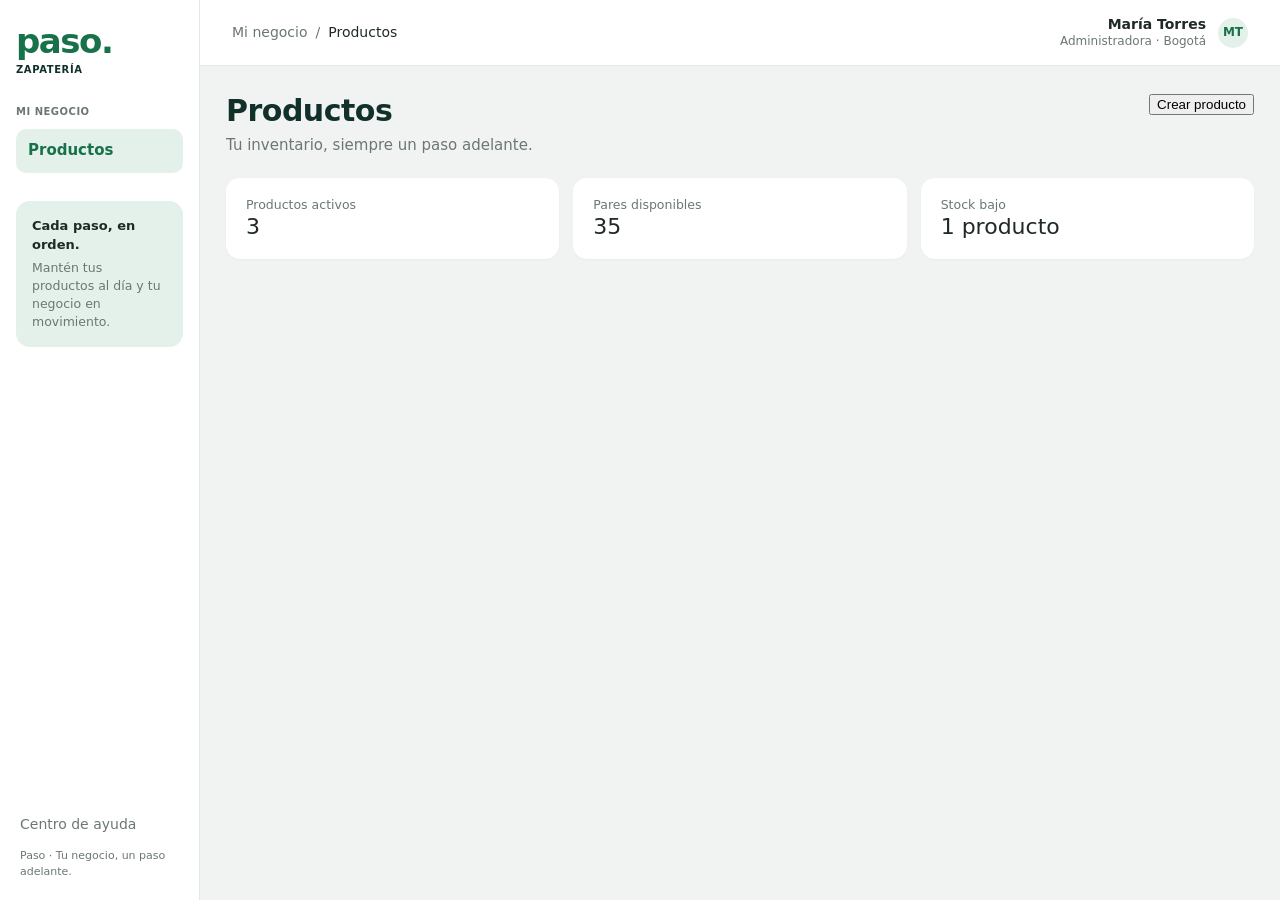
==== frontend/index.html @ b0850ea9 "zona del resumen" ====
<!DOCTYPE html>
<html lang="es">

<head>
    <meta charset="UTF-8">
    <meta name="viewport" content="width=device-width, initial-scale=1">
    <title>Productos Paso Zapatería</title>
    <link rel="stylesheet" href="css/styles.css">
</head>

<body>
    <div class="app">
        <aside class="sidebar" id="sidebar">

            <div class="sidebar_top">
                <a href="index.html" class="marca">
                    <span class="nombre_marca">paso.</span>
                    <br> <!-- espaciado entre la marca y el tipo de negocio -->
                    <span class="tag_marca">Zapatería</span>
                </a>
            </div>

            <p class="sidebar_label">Mi negocio</p>

            <nav>
                <ul class="nav">
                    <li><a class="nav_link is-active" href="index.html">Productos</a></li>
                </ul>
            </nav>

            <div class="tip">
                <p class="tip_titulo">Cada paso, en orden.</p>
                <p class="tip_texto">Mantén tus productos al día y tu negocio en movimiento.</p>
            </div>

            <div class="sidebar_bottom">
                <a href="#" class="help_link">Centro de ayuda</a>
                <p class="sidebar_foot">Paso · Tu negocio, un paso adelante.</p>
            </div>
        </aside>

        <!-- Contenido principal -->

        <div class="main">
            <header class="topbar">
                <nav class="breadcrumb">
                    <a href="#">Mi negocio</a>
                    <span>/</span>
                    <span aria-current="page">Productos</span>
                </nav>

                <div class="topbar_right">
                    <!-- imagen de boton de notificacion -->
                    <div class="user">
                        <div class="user_info">
                            <strong>María Torres</strong>
                            <span>Administradora · Bogotá</span>
                        </div>
                        <span class="avatar">MT</span>
                    </div>
                </div>
            </header>

            <main class="content" id="contenido">
                <div class="page_head">
                    <div>
                        <h1>Productos</h1>
                        <p class="page_head_sub">Tu inventario, siempre un paso adelante.</p>
                    </div>
                    <button type="button" class="btn btn_primary" id="btn_crear">Crear producto
                    </button>
                </div>
                
                <!-- Resumen -->
                <section class="stats">
                    <article class="stat">
                        <!-- falta añadir icono de productos activos -->
                        <div>
                            <p class="stat_label">Productos activos</p>
                            <p class="stat_value" id="stat_productos">3</p>
                        </div>
                    </article>
                    <article class="stat">
                        <!-- falta añadir icono de pares disponibles -->
                        <div>
                            <p class="stat_label">Pares disponibles</p>
                            <p class="stat_value" id="stat_pares">35</p>
                        </div>
                    </article>
                    <article class="stat">
                        <!-- falta añadir icono de stock bajo -->
                        <div>
                            <p class="stat_label">Stock bajo</p>
                            <p class="stat_value" id="stat_bajo">1 producto</p>
                        </div>
                    </article>
                </section>

            </main>
            
        </div>
</body>
---- frontend/css/styles.css ----
/* variables para reutilizar en todo el proyecto */
:root {
  --green-900: #12302a;
  --green-700: #17724a;
  --green-600: #1a7a50;
  --green-100: #e3f1ea;
  --green-50: #eef6f1;
  --red-600: #c62828;
  --red-100: #fdeaea;
  --texto: #1f2a27;
  --muted: #6b7773;
  --line: #e3e7e5;
  --fondo: #f1f3f2;
  --white: #fff;
  --radius: 14px;
  --radius-sm: 10px;
  --shadow: 0 1px 2px rgba(18, 48, 42, .04);
  --font: "Inter", system-ui, -apple-system, "Segoe UI", Roboto, Helvetica, Arial, sans-serif; /* muchas fuentes para que no haya problemas de compatibilidad */
}

*,*::before,*::after {
    box-sizing: border-box; /* hace que el relleno y los bordes se incluyan en el ancho y alto de los elementos */
}

body {
    margin: 0;
    font-family: var(--font);
    font-size: 14px;
    line-height: 1.45;
    color: var(--texto);
    background: var(--fondo);
}

h1,h2,p,dl,dd,ul {
    margin: 0;
    padding: 0;
}

ul {
    list-style: none;
}

a {
    color: inherit;
    text-decoration: none;
}

.app {
    display: grid;
    grid-template-columns: 200px 1fr; /*1fr hace que la segunda columna ocupe todo el espacio disponible*/
    min-height: 100vh; /* hace que la app ocupe toda la altura de la pantalla */
}

/* SIDEBAR */

.sidebar {
    position: sticky; /* hace que el sidebar se quede fijo en la pantalla al hacer scroll */
    top: 0;
    height: 100vh;
    display: flex; /* hace que los elementos hijos se alineen en una fila */
    flex-direction: column;
    padding: 24px 16px 20px;
    background: var(--white);
    border-right: 1px solid var(--line);
}

.sidebar_top {
    margin-bottom: 26px;
}

.marca {
    line-height: 1;
}

.nombre_marca {
    font-size: 34px;
    font-weight: 800;
    letter-spacing: -1.5px;
    color: var(--green-700);
}

.tag_marca {
    margin-top: 4px;
    font-size: 10px;
    font-weight: 700;
    letter-spacing: .6px;
    text-transform: uppercase;
    color: var(--green-900);
}

.sidebar_label {
    font-size: 10px;
    font-weight: 600;
    letter-spacing: .5px;
    text-transform: uppercase;
    color: var(--muted);
    margin-bottom: 10px;
}

.nav {
    gap: 6px;
}

.nav_link {
    display: flex;
    align-items: center;
    gap: 12px;
    padding: 11px 12px;
    border-radius: var(--radius-sm);
    color: var(--muted);
    font-weight: 500;
    font-size: 15px;
    transition: background .15s, color .15s;
}

.nav_link:hover {
    background: var(--fondo);
    color: var(--text);
}

.nav_link.is-active {
    background: var(--green-100);
    color: var(--green-700);
    font-weight: 600;
}

.tip {
    margin-top: 28px;
    padding: 16px;
    border-radius: var(--radius);
    background: var(--green-100);
}

.tip_titulo {
    font-size: 13px;
    font-weight: 700;
    margin-bottom: 4px;
}

.tip_texto {
    font-size: 12.5px;
    color: var(--muted);
}

.sidebar_bottom {
    margin-top: auto;
    display: flex;
    flex-direction: column;
    gap: 14px;
}

.help_link {
    display: flex;
    align-items: center;
    gap: 10px;
    color: var(--muted);
    padding: 0 4px;
}

.help_link:hover {
    color: var(--texto);
}

.sidebar_foot {
    font-size: 11px;
    color: var(--muted);
    padding: 0 4px;
}

/* Zona principal */
.main {
    min-width: 0;
    display: flex;
    flex-direction: column;
}

.topbar {
    display: flex;
    align-items: center;
    justify-content: space-between; /* hace que el título y el botón estén en extremos opuestos */
    gap: 16px;
    height: 66px;
    padding: 0 32px;
    background: var(--white);
    border-bottom: 1px solid var(--line);
}

.breadcrumb {
    display: flex;
    gap: 8px;
    color: var(--muted);
    font-size: 14px;
}

.breadcrumb [aria-current] { /* selecciona el elemento que tiene el atributo aria-current */
    color: var(--texto);
}

.topbar_right {
    display: flex;
    align-items: center;
    gap: 18px;
}

.user {
    display: flex;
    align-items: center;
    gap: 12px;
}

.user_info {
    display: flex;
    flex-direction: column;
    text-align: right;
    line-height: 1.25;
}

.user_info strong {
    font-size: 14px;
}

.user_info span {
    font-size: 12px;
    color: var(--muted);
}

.avatar {
    display: grid;
    place-items: center;
    width: 30px;
    height: 30px;
    border-radius: 50%;
    background: var(--green-100);
    color: var(--green-700);
    font-size: 12px;
    font-weight: 700;
}

.content {
    padding: 28px 26px 32px;
    width: 100%;
    max-width: 1180px;
    margin: 0 auto;
}

.page_head {
    display: flex;
    align-items: flex-start;
    justify-content: space-between; /* hace que el título y el botón estén en extremos opuestos */
    gap: 16px;
    margin-bottom: 22px;
}

.page_head h1 {
    font-size: 30px;
    line-height: 1.15;
    font-weight: 800;
    letter-spacing: -.5px;
    color: var(--green-900);
}

.page_head_sub {
    margin-top: 6px;
    color: var(--muted);
    font-size: 15px;
}

/* Zona del resumen */
.stats {
    display: grid;
    grid-template-columns: repeat(3, 1fr); /* hace que haya 3 columnas de igual tamaño */
    gap: 14px;
    margin-bottom: 18px;
}

.stat {
    display: flex;
    align-items: center;
    gap: 16px;
    padding: 18px 20px;
    background: var(--white);
    border-radius: var(--radius);
    box-shadow: var(--shadow);
}

.stat_icon {
    /*falta añadir la imagen del icono*/
}

.stat_label {
    font-size: 12.5px;
    color: var(--muted);
}

.stat_value {
    font-size: 22px;
    font-weight: 500;
    line-height: 1.2;
    color: var(--text);
}
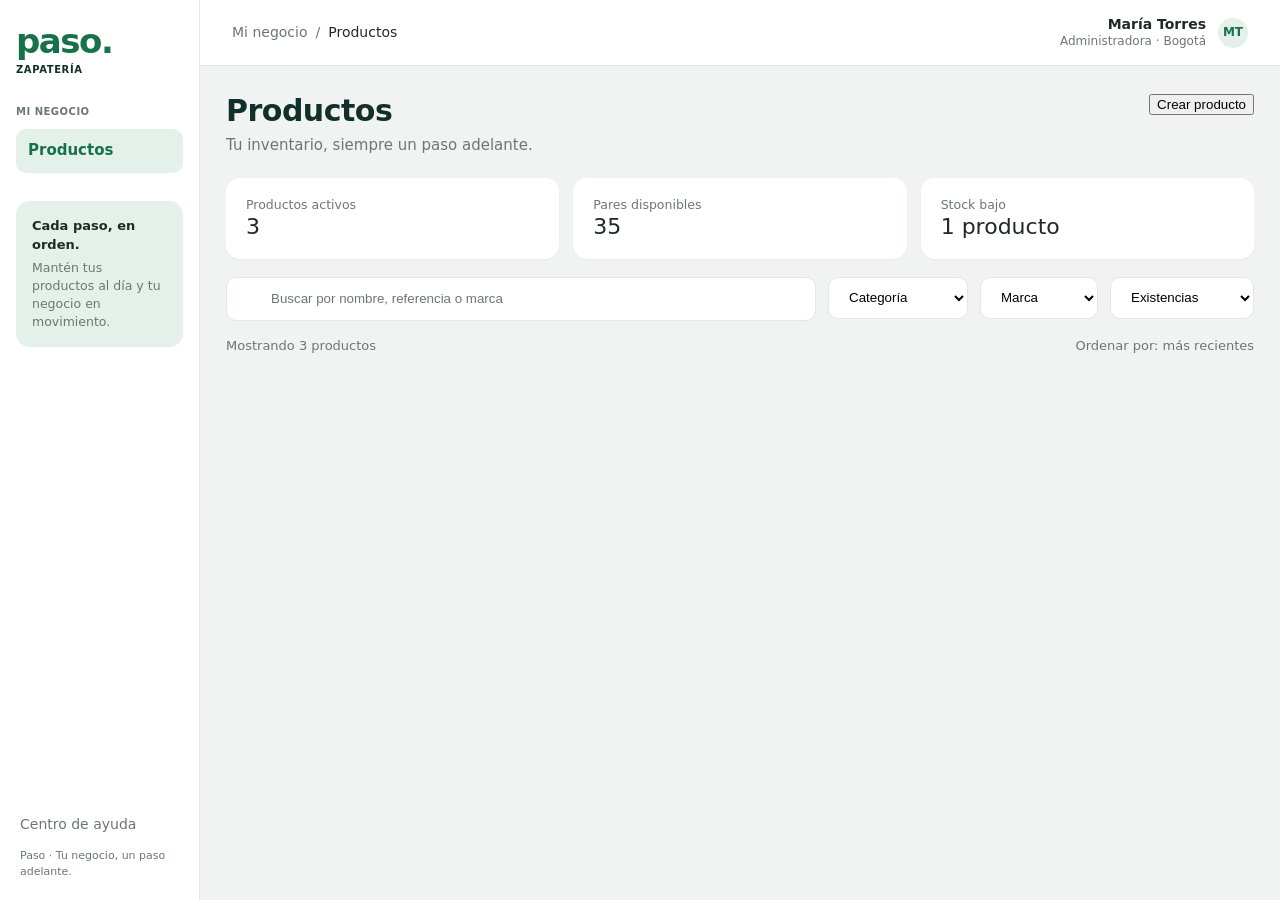
==== commit 9fe78fe9: "busqueda y filtros" ====
--- a/frontend/index.html
+++ b/frontend/index.html
@@ -96,6 +96,49 @@
                     </article>
                 </section>
 
+
+                <!-- Filtros -->
+                <form class="filters" id="filtros" onsubmit="return false">
+                    <div class="search">
+                        <label for="buscar"></label>
+                        <input type="search" id="buscar" placeholder="Buscar por nombre, referencia o marca" autocomplete="off">
+                    </div>
+                
+                    <div class="select">
+                        <label for="f-categoria"></label>
+                        <select id="f-categoria">
+                            <option value="">Categoría</option>
+                            <option value="Tenis">Tenis</option>
+                            <option value="Mocasines">Mocasines</option>
+                            <option value="Sandalias">Sandalias</option>
+                            <option value="Botas">Botas</option>
+                        </select>
+                    </div>
+                
+                    <div class="select">
+                        <label for="f-marca"></label>
+                        <select id="f-marca">
+                            <option value="">Marca</option>
+                            <option value="Paso">Paso</option>
+                            <option value="Andina">Andina</option>
+                            <option value="Solé">Solé</option>
+                        </select>
+                    </div>
+                
+                    <div class="select">
+                        <label for="f-existencias"></label>
+                        <select id="f-existencias">
+                            <option value="">Existencias</option>
+                            <option value="disponible">Disponible</option>
+                            <option value="bajo">Stock bajo</option>
+                        </select>
+                    </div>
+                </form>
+                <div class="info_listado">
+                    <p id="contador">Mostrando 3 productos</p>
+                    <p class="info_listado_orden">Ordenar por: más recientes</p>
+                </div>
+
             </main>
             
         </div>
--- a/frontend/css/styles.css
+++ b/frontend/css/styles.css
@@ -298,3 +298,72 @@
     line-height: 1.2;
     color: var(--text);
 }
+
+/* Filtros */
+
+.filters {
+    display: flex;
+    gap: 12px;
+    margin-bottom: 16px;
+}
+
+.search {
+    flex: 1;
+    min-width: 0;
+    position: relative;
+    display: flex;
+    align-items: center;
+    background: var(--white);
+    border: 1px solid var(--line);
+    border-radius: var(--radius-sm);
+}
+
+.search input {
+    width: 100%;
+    height: 42px;
+    padding: 0 14px 0 44px;
+    border: 0;
+    background: transparent;
+    border-radius: var(--radius-sm);
+}
+
+.search input::placeholder {
+    color: var(--muted);
+}
+
+.search:focus-within {
+    border-color: var(--green-700);
+}
+
+.search input:focus-visible {
+    outline: none;
+}
+
+.select {
+    position: relative;
+}
+
+.select select {
+    height: 42px;
+    padding: 0 38px 0 16px;
+    background: var(--white);
+    border: 1px solid var(--line);
+    border-radius: var(--radius-sm);
+    font-weight: 500;
+    cursor: pointer;
+}
+
+.info_listado {
+    display: flex;
+    justify-content: space-between;
+    gap: 12px;
+    margin-bottom: 14px;
+    color: var(--muted);
+    font-size: 13px;
+}
+
+.info_listado_orden {
+    display: inline-flex;
+    align-items: center;
+    gap: 4px;
+}
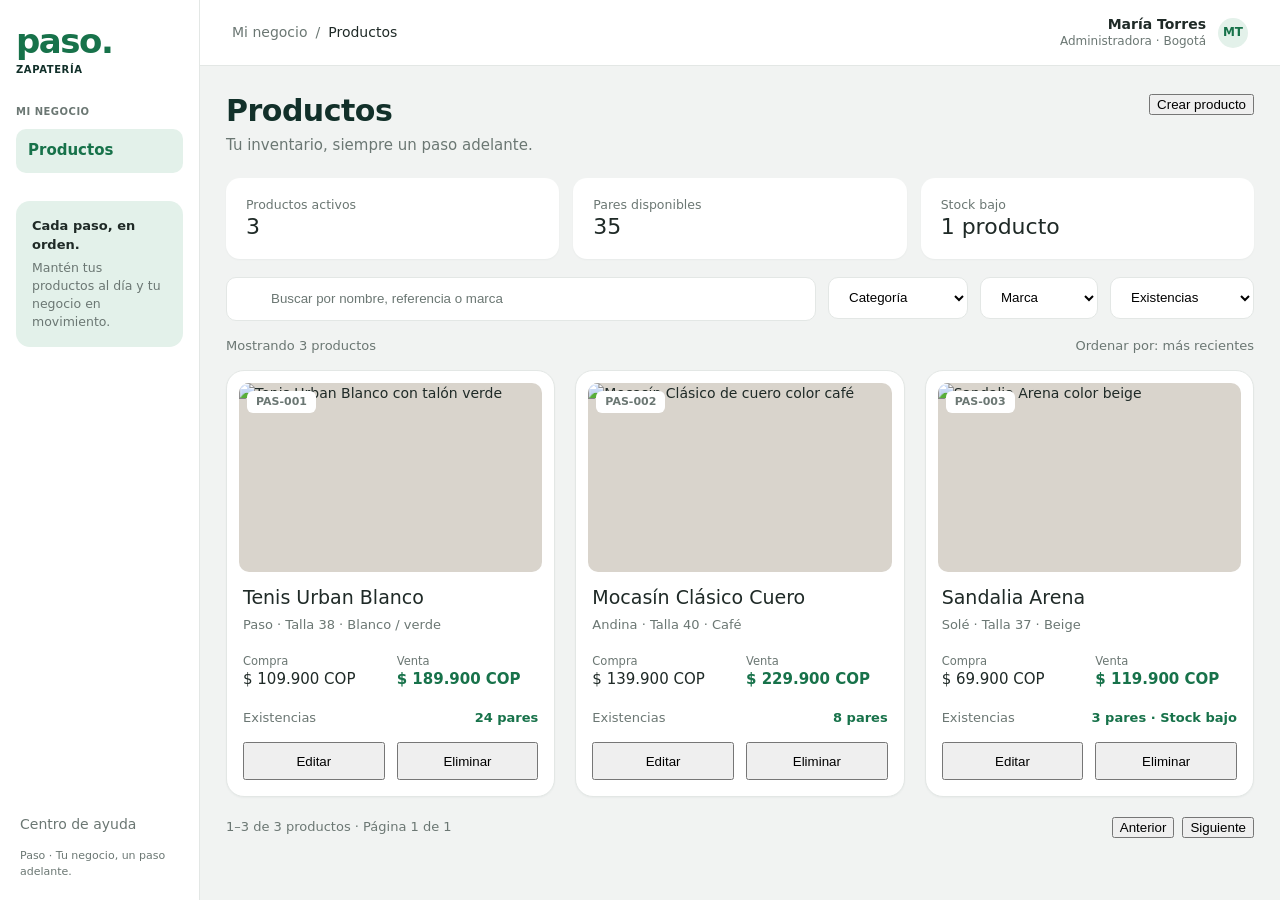
==== commit 022c36d0: "productos y footer" ====
--- a/frontend/index.html
+++ b/frontend/index.html
@@ -134,11 +134,128 @@
                         </select>
                     </div>
                 </form>
+
                 <div class="info_listado">
                     <p id="contador">Mostrando 3 productos</p>
                     <p class="info_listado_orden">Ordenar por: más recientes</p>
                 </div>
 
+
+                <!-- Listado de productos con ejemplos inventados -->
+                <section class="grid" id="listado">
+                
+                    <article class="tarjeta_producto">
+                        <div class="tarjeta_producto_imagen">
+                            <span class="tarjeta_producto_ref">PAS-001</span>
+                            <img src="assets/img/tenis-urban-blanco.jpg" alt="Tenis Urban Blanco con talón verde" loading="lazy">
+                        </div>
+
+                        <div class="tarjeta_producto_body">
+                            <h2 class="tarjeta_producto_titulo">Tenis Urban Blanco</h2>
+                            <p class="tarjeta_producto_desc">Paso · Talla 38 · Blanco / verde</p>
+
+                            <dl class="prices">
+                                <div>
+                                    <dt>Compra</dt>
+                                    <dd class="price-buy">$ 109.900 COP</dd>
+                                </div>
+
+                                <div>
+                                    <dt>Venta</dt>
+                                    <dd class="price-sell">$ 189.900 COP</dd>
+                                </div>
+                            </dl>
+
+                            <div class="stock">
+                                <span>Existencias</span><strong class="stock_value">24 pares</strong>
+                            </div>
+
+                            <div class="card__actions">
+                                <button type="button" class="btn btn_secundario">Editar</button>
+                                <button type="button" class="btn btn_peligro">Eliminar</button>
+                            </div>
+
+                        </div>
+                    </article>
+                
+                    <article class="tarjeta_producto">
+
+                        <div class="tarjeta_producto_imagen">
+                            <span class="tarjeta_producto_ref">PAS-002</span>
+                            <img src="assets/img/mocasin-clasico-cuero.jpg" alt="Mocasín Clásico de cuero color café" loading="lazy">
+                        </div>
+
+                        <div class="tarjeta_producto_body">
+                            <h2 class="tarjeta_producto_titulo">Mocasín Clásico Cuero</h2>
+                            <p class="tarjeta_producto_desc">Andina · Talla 40 · Café</p>
+
+                            <dl class="prices">
+                                <div>
+                                    <dt>Compra</dt>
+                                    <dd class="price-buy">$ 139.900 COP</dd>
+                                </div>
+                                <div>
+                                    <dt>Venta</dt>
+                                    <dd class="price-sell">$ 229.900 COP</dd>
+                                </div>
+                            </dl>
+
+                            <div class="stock">
+                                <span>Existencias</span><strong class="stock_value">8 pares</strong>
+                            </div>
+                            
+                            <div class="card__actions">
+                                <button type="button" class="btn btn_secundario">Editar</button>
+                                <button type="button" class="btn btn_peligro">Eliminar</button>
+                            </div>
+                        </div>
+                    </article>
+                
+                    <article class="tarjeta_producto">
+                        <div class="tarjeta_producto_imagen">
+                            <span class="tarjeta_producto_ref">PAS-003</span>
+                            <img src="assets/img/sandalia-arena.jpg" alt="Sandalia Arena color beige" loading="lazy">
+                        </div>
+
+                        <div class="tarjeta_producto_body">
+                            <h2 class="tarjeta_producto_titulo">Sandalia Arena</h2>
+                            <p class="tarjeta_producto_desc">Solé · Talla 37 · Beige</p>
+
+                            <dl class="prices">
+                                <div>
+                                    <dt>Compra</dt>
+                                    <dd class="price-buy">$ 69.900 COP</dd>
+                                </div>
+                                <div>
+                                    <dt>Venta</dt>
+                                    <dd class="price-sell">$ 119.900 COP</dd>
+                                </div>
+                            </dl>
+
+                            <div class="stock">
+                                <span>Existencias</span><strong class="stock_value">3 pares · Stock bajo</strong>
+                            </div>
+
+                            <div class="card__actions">
+                                <button type="button" class="btn btn_secundario">Editar</button>
+                                <button type="button" class="btn btn_peligro">Eliminar</button>
+                            </div>
+                        </div>
+                    </article>
+                
+                </section>
+                <p class="empty" id="vacio" hidden>No hay productos que coincidan con tu búsqueda.</p>
+                
+                <footer class="paginas">
+                    <p id="paginacion">1–3 de 3 productos · Página 1 de 1</p>
+                    <div class="paginacion_btns">
+                        <button type="button" class="btn btn_secundario btn--sm">Anterior</button>
+                        <button type="button" class="btn btn_secundario btn--sm">Siguiente</button>
+                    </div>
+                </footer>
+
+
+
             </main>
             
         </div>
--- a/frontend/css/styles.css
+++ b/frontend/css/styles.css
@@ -45,6 +45,11 @@
     text-decoration: none;
 }
 
+img {
+    display: block;
+    max-width: 100%;
+}
+
 .app {
     display: grid;
     grid-template-columns: 200px 1fr; /*1fr hace que la segunda columna ocupe todo el espacio disponible*/
@@ -366,4 +371,138 @@
     display: inline-flex;
     align-items: center;
     gap: 4px;
+}
+
+/* Listado de productos */
+.grid {
+    display: grid;
+    grid-template-columns: repeat(3, 1fr);
+    gap: 20px;
+}
+
+.tarjeta_producto {
+    background: var(--white);
+    border: 1px solid var(--line);
+    border-radius: 18px;
+    padding: 12px;
+    box-shadow: var(--shadow);
+    display: flex;
+    flex-direction: column;
+}
+
+.tarjeta_producto_imagen {
+    position: relative;
+    aspect-ratio: 16 / 10;
+    overflow: hidden;
+    border-radius: 10px;
+    background: #d9d4cc;
+}
+
+.tarjeta_producto_imagen img {
+    width: 100%;
+    height: 100%;
+    object-fit: cover; /* hace que la imagen se ajuste al contenedor sin deformarse */
+}
+
+.tarjeta_producto_ref {
+    position: absolute;
+    top: 8px;
+    left: 8px;
+    z-index: 1;
+    padding: 3px 9px;
+    border-radius: 6px;
+    background: var(--white);
+    font-size: 11px;
+    font-weight: 600;
+    color: var(--muted);
+}
+
+.tarjeta_producto_body {
+    padding: 14px 4px 4px;
+    display: flex;
+    flex-direction: column;
+    flex: 1;
+}
+
+.tarjeta_producto_titulo {
+    font-size: 19px;
+    font-weight: 500;
+    line-height: 1.25;
+}
+
+.tarjeta_producto_desc {
+    margin-top: 6px;
+    color: var(--muted);
+    font-size: 13px;
+}
+
+.prices {
+    display: grid;
+    grid-template-columns: 1fr 1fr;
+    gap: 12px;
+    margin-top: 18px;
+}
+
+.prices dt {
+    font-size: 11.5px;
+    color: var(--muted);
+}
+
+.prices dd {
+    font-size: 15px;
+    font-weight: 500;
+}
+
+.prices .price-sell {
+    color: var(--green-700);
+    font-weight: 700;
+}
+
+.stock {
+    display: flex;
+    justify-content: space-between;
+    gap: 8px;
+    margin-top: 18px;
+    font-size: 13px;
+    color: var(--muted);
+}
+
+.stock_value {
+    color: var(--green-700);
+    font-weight: 700;
+}
+
+.card__actions {
+    display: grid;
+    grid-template-columns: 1fr 1fr;
+    gap: 12px;
+    margin-top: auto;
+    padding-top: 14px;
+}
+
+.card__actions .btn {
+    height: 38px;
+}
+
+.empty {
+    padding: 40px 16px;
+    text-align: center;
+    color: var(--muted);
+    background: var(--white);
+    border-radius: var(--radius);
+}
+
+.paginas {
+    display: flex;
+    align-items: center;
+    justify-content: space-between;
+    gap: 12px;
+    margin-top: 20px;
+    color: var(--muted);
+    font-size: 13px;
+}
+
+.paginacion_btns {
+    display: flex;
+    gap: 8px;
 }
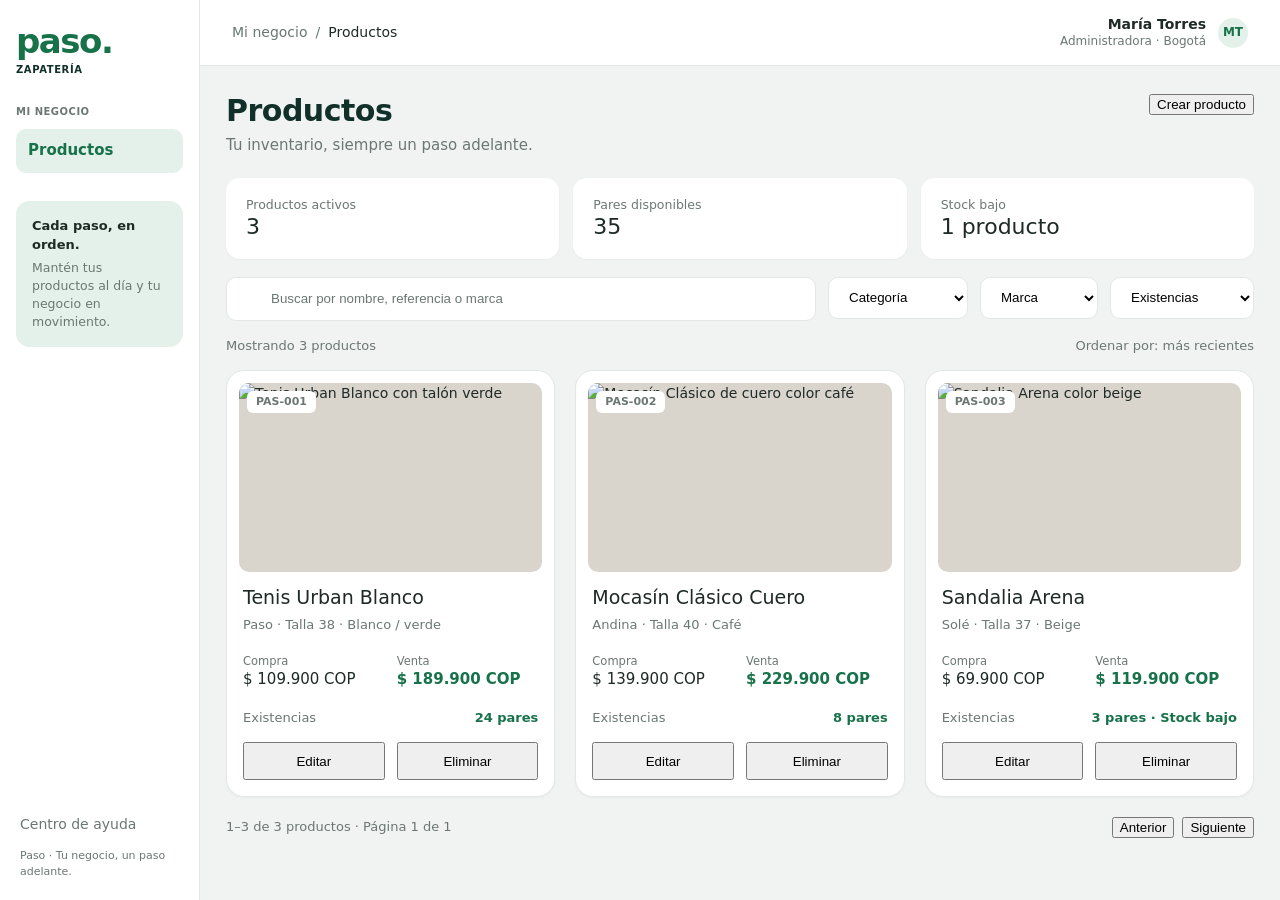
==== commit 4bb1f80b: "correciones y Create productos" ====
--- a/frontend/index.html
+++ b/frontend/index.html
@@ -253,10 +253,7 @@
                         <button type="button" class="btn btn_secundario btn--sm">Siguiente</button>
                     </div>
                 </footer>
-
-
-
             </main>
-            
         </div>
+    </div>
 </body>
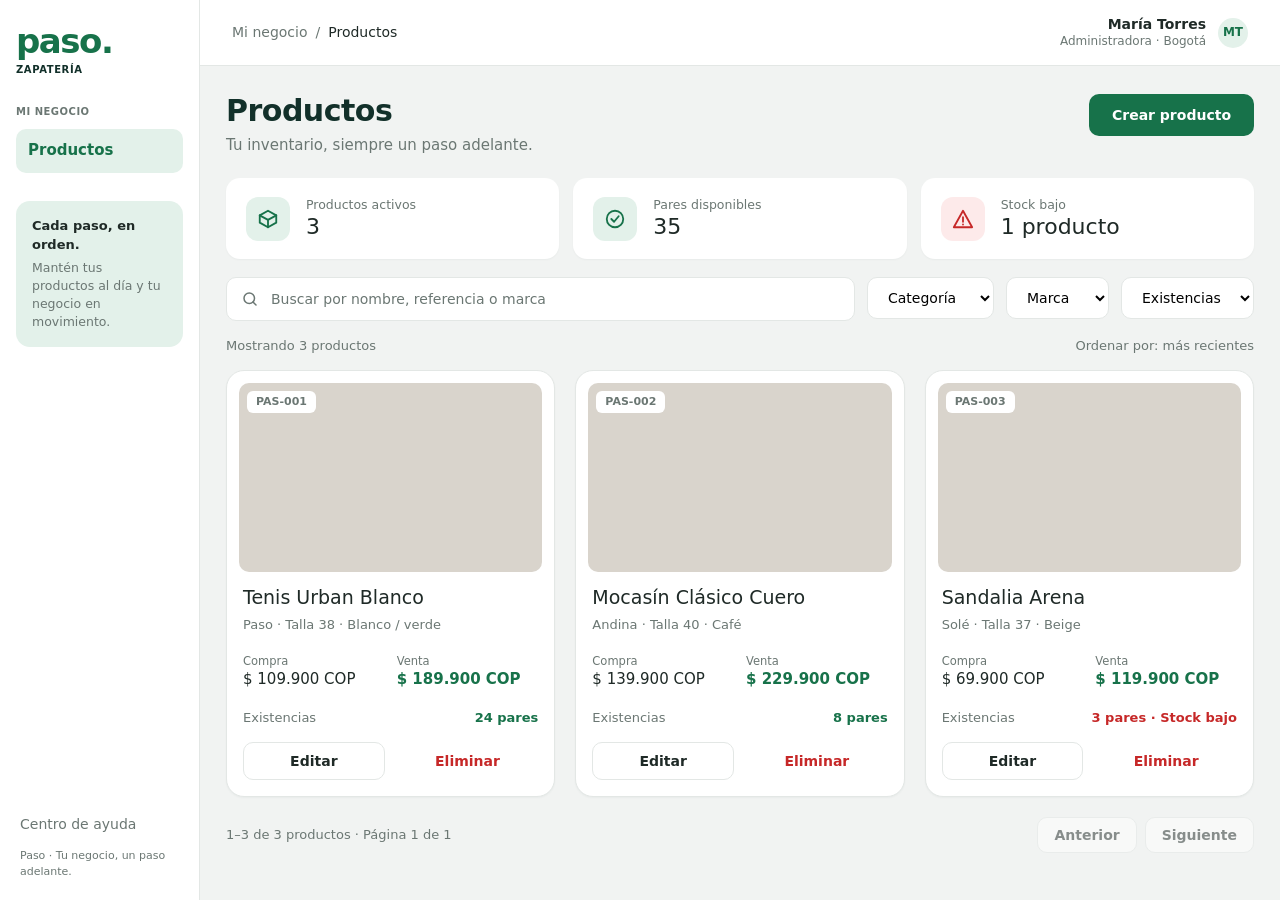
==== commit 74e67141: "Proyacto" ====
--- a/frontend/index.html
+++ b/frontend/index.html
@@ -15,7 +15,7 @@
             <div class="sidebar_top">
                 <a href="index.html" class="marca">
                     <span class="nombre_marca">paso.</span>
-                    <br> <!-- espaciado entre la marca y el tipo de negocio -->
+                    <br>
                     <span class="tag_marca">Zapatería</span>
                 </a>
             </div>
@@ -40,7 +40,6 @@
         </aside>
 
         <!-- Contenido principal -->
-
         <div class="main">
             <header class="topbar">
                 <nav class="breadcrumb">
@@ -50,7 +49,6 @@
                 </nav>
 
                 <div class="topbar_right">
-                    <!-- imagen de boton de notificacion -->
                     <div class="user">
                         <div class="user_info">
                             <strong>María Torres</strong>
@@ -67,46 +65,49 @@
                         <h1>Productos</h1>
                         <p class="page_head_sub">Tu inventario, siempre un paso adelante.</p>
                     </div>
-                    <button type="button" class="btn btn_primary" id="btn_crear">Crear producto
-                    </button>
+                    <a href="crear.html" class="btn btn_primary" id="btn_crear">Crear producto</a>
                 </div>
-                
+
                 <!-- Resumen -->
                 <section class="stats">
                     <article class="stat">
-                        <!-- falta añadir icono de productos activos -->
+                        <span class="stat_icon">
+                            <svg viewBox="0 0 24 24" width="22" height="22" fill="none" stroke="currentColor" stroke-width="2" stroke-linecap="round" stroke-linejoin="round" aria-hidden="true"><path d="M21 8l-9-5-9 5v8l9 5 9-5V8z"/><path d="M3 8l9 5 9-5M12 13v8"/></svg>
+                        </span>
                         <div>
                             <p class="stat_label">Productos activos</p>
-                            <p class="stat_value" id="stat_productos">3</p>
+                            <p class="stat_value" id="stat_productos">0</p>
                         </div>
                     </article>
                     <article class="stat">
-                        <!-- falta añadir icono de pares disponibles -->
+                        <span class="stat_icon">
+                            <svg viewBox="0 0 24 24" width="22" height="22" fill="none" stroke="currentColor" stroke-width="2" stroke-linecap="round" stroke-linejoin="round" aria-hidden="true"><circle cx="12" cy="12" r="9"/><path d="M8 12l3 3 5-6"/></svg>
+                        </span>
                         <div>
                             <p class="stat_label">Pares disponibles</p>
-                            <p class="stat_value" id="stat_pares">35</p>
+                            <p class="stat_value" id="stat_pares">0</p>
                         </div>
                     </article>
                     <article class="stat">
-                        <!-- falta añadir icono de stock bajo -->
+                        <span class="stat_icon stat_icon_alerta">
+                            <svg viewBox="0 0 24 24" width="22" height="22" fill="none" stroke="currentColor" stroke-width="2" stroke-linecap="round" stroke-linejoin="round" aria-hidden="true"><path d="M12 3l10 18H2L12 3z"/><path d="M12 10v5M12 18h.01"/></svg>
+                        </span>
                         <div>
                             <p class="stat_label">Stock bajo</p>
-                            <p class="stat_value" id="stat_bajo">1 producto</p>
+                            <p class="stat_value" id="stat_bajo">0 productos</p>
                         </div>
                     </article>
                 </section>
 
-
                 <!-- Filtros -->
                 <form class="filters" id="filtros" onsubmit="return false">
                     <div class="search">
-                        <label for="buscar"></label>
-                        <input type="search" id="buscar" placeholder="Buscar por nombre, referencia o marca" autocomplete="off">
+                        <svg class="search_icon" viewBox="0 0 24 24" width="18" height="18" fill="none" stroke="currentColor" stroke-width="2" stroke-linecap="round" aria-hidden="true"><circle cx="11" cy="11" r="7"/><path d="M20 20l-4-4"/></svg>
+                        <input type="search" id="buscar" aria-label="Buscar productos" placeholder="Buscar por nombre, referencia o marca" autocomplete="off">
                     </div>
-                
+
                     <div class="select">
-                        <label for="f-categoria"></label>
-                        <select id="f-categoria">
+                        <select id="f-categoria" aria-label="Filtrar por categoría">
                             <option value="">Categoría</option>
                             <option value="Tenis">Tenis</option>
                             <option value="Mocasines">Mocasines</option>
@@ -114,20 +115,18 @@
                             <option value="Botas">Botas</option>
                         </select>
                     </div>
-                
+
                     <div class="select">
-                        <label for="f-marca"></label>
-                        <select id="f-marca">
+                        <select id="f-marca" aria-label="Filtrar por marca">
                             <option value="">Marca</option>
                             <option value="Paso">Paso</option>
                             <option value="Andina">Andina</option>
                             <option value="Solé">Solé</option>
                         </select>
                     </div>
-                
+
                     <div class="select">
-                        <label for="f-existencias"></label>
-                        <select id="f-existencias">
+                        <select id="f-existencias" aria-label="Filtrar por existencias">
                             <option value="">Existencias</option>
                             <option value="disponible">Disponible</option>
                             <option value="bajo">Stock bajo</option>
@@ -136,124 +135,41 @@
                 </form>
 
                 <div class="info_listado">
-                    <p id="contador">Mostrando 3 productos</p>
+                    <p id="contador">Mostrando 0 productos</p>
                     <p class="info_listado_orden">Ordenar por: más recientes</p>
                 </div>
 
+                <!-- Listado (lo llena js/index.js) -->
+                <section class="grid" id="listado"></section>
+                <p class="empty" id="vacio" hidden>No hay productos que coincidan con tu búsqueda.</p>
 
-                <!-- Listado de productos con ejemplos inventados -->
-                <section class="grid" id="listado">
-                
-                    <article class="tarjeta_producto">
-                        <div class="tarjeta_producto_imagen">
-                            <span class="tarjeta_producto_ref">PAS-001</span>
-                            <img src="assets/img/tenis-urban-blanco.jpg" alt="Tenis Urban Blanco con talón verde" loading="lazy">
-                        </div>
-
-                        <div class="tarjeta_producto_body">
-                            <h2 class="tarjeta_producto_titulo">Tenis Urban Blanco</h2>
-                            <p class="tarjeta_producto_desc">Paso · Talla 38 · Blanco / verde</p>
-
-                            <dl class="prices">
-                                <div>
-                                    <dt>Compra</dt>
-                                    <dd class="price-buy">$ 109.900 COP</dd>
-                                </div>
-
-                                <div>
-                                    <dt>Venta</dt>
-                                    <dd class="price-sell">$ 189.900 COP</dd>
-                                </div>
-                            </dl>
-
-                            <div class="stock">
-                                <span>Existencias</span><strong class="stock_value">24 pares</strong>
-                            </div>
-
-                            <div class="card__actions">
-                                <button type="button" class="btn btn_secundario">Editar</button>
-                                <button type="button" class="btn btn_peligro">Eliminar</button>
-                            </div>
-
-                        </div>
-                    </article>
-                
-                    <article class="tarjeta_producto">
-
-                        <div class="tarjeta_producto_imagen">
-                            <span class="tarjeta_producto_ref">PAS-002</span>
-                            <img src="assets/img/mocasin-clasico-cuero.jpg" alt="Mocasín Clásico de cuero color café" loading="lazy">
-                        </div>
-
-                        <div class="tarjeta_producto_body">
-                            <h2 class="tarjeta_producto_titulo">Mocasín Clásico Cuero</h2>
-                            <p class="tarjeta_producto_desc">Andina · Talla 40 · Café</p>
-
-                            <dl class="prices">
-                                <div>
-                                    <dt>Compra</dt>
-                                    <dd class="price-buy">$ 139.900 COP</dd>
-                                </div>
-                                <div>
-                                    <dt>Venta</dt>
-                                    <dd class="price-sell">$ 229.900 COP</dd>
-                                </div>
-                            </dl>
-
-                            <div class="stock">
-                                <span>Existencias</span><strong class="stock_value">8 pares</strong>
-                            </div>
-                            
-                            <div class="card__actions">
-                                <button type="button" class="btn btn_secundario">Editar</button>
-                                <button type="button" class="btn btn_peligro">Eliminar</button>
-                            </div>
-                        </div>
-                    </article>
-                
-                    <article class="tarjeta_producto">
-                        <div class="tarjeta_producto_imagen">
-                            <span class="tarjeta_producto_ref">PAS-003</span>
-                            <img src="assets/img/sandalia-arena.jpg" alt="Sandalia Arena color beige" loading="lazy">
-                        </div>
-
-                        <div class="tarjeta_producto_body">
-                            <h2 class="tarjeta_producto_titulo">Sandalia Arena</h2>
-                            <p class="tarjeta_producto_desc">Solé · Talla 37 · Beige</p>
-
-                            <dl class="prices">
-                                <div>
-                                    <dt>Compra</dt>
-                                    <dd class="price-buy">$ 69.900 COP</dd>
-                                </div>
-                                <div>
-                                    <dt>Venta</dt>
-                                    <dd class="price-sell">$ 119.900 COP</dd>
-                                </div>
-                            </dl>
-
-                            <div class="stock">
-                                <span>Existencias</span><strong class="stock_value">3 pares · Stock bajo</strong>
-                            </div>
-
-                            <div class="card__actions">
-                                <button type="button" class="btn btn_secundario">Editar</button>
-                                <button type="button" class="btn btn_peligro">Eliminar</button>
-                            </div>
-                        </div>
-                    </article>
-                
-                </section>
-                <p class="empty" id="vacio" hidden>No hay productos que coincidan con tu búsqueda.</p>
-                
                 <footer class="paginas">
-                    <p id="paginacion">1–3 de 3 productos · Página 1 de 1</p>
+                    <p id="paginacion"></p>
                     <div class="paginacion_btns">
-                        <button type="button" class="btn btn_secundario btn--sm">Anterior</button>
-                        <button type="button" class="btn btn_secundario btn--sm">Siguiente</button>
+                        <button type="button" class="btn btn_secundario btn--sm" id="btn_anterior">Anterior</button>
+                        <button type="button" class="btn btn_secundario btn--sm" id="btn_siguiente">Siguiente</button>
                     </div>
                 </footer>
             </main>
         </div>
     </div>
-</body>+
+    <!-- Ventana para confirmar eliminación -->
+    <div class="modal" id="modal" hidden>
+        <div class="modal_caja" role="dialog" aria-modal="true" aria-labelledby="modal_titulo">
+            <p class="modal_aviso">Acción irreversible</p>
+            <h2 id="modal_titulo">¿Eliminar producto?</h2>
+            <p id="modal_texto"></p>
+            <p class="modal_nota">Esta acción no se puede deshacer. No podrás recuperar la información.</p>
+            <div class="modal_btns">
+                <button type="button" class="btn btn_secundario" id="modal_cancelar">Cancelar</button>
+                <button type="button" class="btn btn_peligro_solido" id="modal_eliminar">Eliminar</button>
+            </div>
+        </div>
+    </div>
+
+    <script src="js/datos.js"></script>
+    <script src="js/index.js"></script>
+</body>
+
+</html>
--- a/frontend/css/styles.css
+++ b/frontend/css/styles.css
@@ -15,11 +15,16 @@
   --radius: 14px;
   --radius-sm: 10px;
   --shadow: 0 1px 2px rgba(18, 48, 42, .04);
-  --font: "Inter", system-ui, -apple-system, "Segoe UI", Roboto, Helvetica, Arial, sans-serif; /* muchas fuentes para que no haya problemas de compatibilidad */
+  --font: "Inter", system-ui, -apple-system, "Segoe UI", Roboto, Helvetica, Arial, sans-serif;
 }
 
 *,*::before,*::after {
-    box-sizing: border-box; /* hace que el relleno y los bordes se incluyan en el ancho y alto de los elementos */
+    box-sizing: border-box;
+}
+
+/* hace que el atributo hidden siempre oculte el elemento */
+[hidden] {
+    display: none !important;
 }
 
 body {
@@ -52,17 +57,17 @@
 
 .app {
     display: grid;
-    grid-template-columns: 200px 1fr; /*1fr hace que la segunda columna ocupe todo el espacio disponible*/
-    min-height: 100vh; /* hace que la app ocupe toda la altura de la pantalla */
+    grid-template-columns: 200px 1fr;
+    min-height: 100vh;
 }
 
 /* SIDEBAR */
 
 .sidebar {
-    position: sticky; /* hace que el sidebar se quede fijo en la pantalla al hacer scroll */
+    position: sticky;
     top: 0;
     height: 100vh;
-    display: flex; /* hace que los elementos hijos se alineen en una fila */
+    display: flex;
     flex-direction: column;
     padding: 24px 16px 20px;
     background: var(--white);
@@ -102,10 +107,6 @@
     margin-bottom: 10px;
 }
 
-.nav {
-    gap: 6px;
-}
-
 .nav_link {
     display: flex;
     align-items: center;
@@ -120,7 +121,7 @@
 
 .nav_link:hover {
     background: var(--fondo);
-    color: var(--text);
+    color: var(--texto);
 }
 
 .nav_link.is-active {
@@ -172,7 +173,8 @@
     padding: 0 4px;
 }
 
-/* Zona principal */
+/* ZONA PRINCIPAL */
+
 .main {
     min-width: 0;
     display: flex;
@@ -182,7 +184,7 @@
 .topbar {
     display: flex;
     align-items: center;
-    justify-content: space-between; /* hace que el título y el botón estén en extremos opuestos */
+    justify-content: space-between;
     gap: 16px;
     height: 66px;
     padding: 0 32px;
@@ -197,7 +199,7 @@
     font-size: 14px;
 }
 
-.breadcrumb [aria-current] { /* selecciona el elemento que tiene el atributo aria-current */
+.breadcrumb [aria-current] {
     color: var(--texto);
 }
 
@@ -251,7 +253,7 @@
 .page_head {
     display: flex;
     align-items: flex-start;
-    justify-content: space-between; /* hace que el título y el botón estén en extremos opuestos */
+    justify-content: space-between;
     gap: 16px;
     margin-bottom: 22px;
 }
@@ -270,10 +272,11 @@
     font-size: 15px;
 }
 
-/* Zona del resumen */
+/* RESUMEN */
+
 .stats {
     display: grid;
-    grid-template-columns: repeat(3, 1fr); /* hace que haya 3 columnas de igual tamaño */
+    grid-template-columns: repeat(3, 1fr);
     gap: 14px;
     margin-bottom: 18px;
 }
@@ -289,7 +292,19 @@
 }
 
 .stat_icon {
-    /*falta añadir la imagen del icono*/
+    display: grid;
+    place-items: center;
+    flex: none;
+    width: 44px;
+    height: 44px;
+    border-radius: 12px;
+    background: var(--green-100);
+    color: var(--green-700);
+}
+
+.stat_icon_alerta {
+    background: var(--red-100);
+    color: var(--red-600);
 }
 
 .stat_label {
@@ -301,10 +316,10 @@
     font-size: 22px;
     font-weight: 500;
     line-height: 1.2;
-    color: var(--text);
-}
-
-/* Filtros */
+    color: var(--texto);
+}
+
+/* FILTROS */
 
 .filters {
     display: flex;
@@ -321,6 +336,13 @@
     background: var(--white);
     border: 1px solid var(--line);
     border-radius: var(--radius-sm);
+}
+
+.search_icon {
+    position: absolute;
+    left: 14px;
+    color: var(--muted);
+    pointer-events: none;
 }
 
 .search input {
@@ -330,6 +352,8 @@
     border: 0;
     background: transparent;
     border-radius: var(--radius-sm);
+    font-family: inherit;
+    font-size: 14px;
 }
 
 .search input::placeholder {
@@ -344,16 +368,15 @@
     outline: none;
 }
 
-.select {
-    position: relative;
-}
-
 .select select {
     height: 42px;
-    padding: 0 38px 0 16px;
+    width: 100%;
+    padding: 0 16px;
     background: var(--white);
     border: 1px solid var(--line);
     border-radius: var(--radius-sm);
+    font-family: inherit;
+    font-size: 14px;
     font-weight: 500;
     cursor: pointer;
 }
@@ -367,13 +390,8 @@
     font-size: 13px;
 }
 
-.info_listado_orden {
-    display: inline-flex;
-    align-items: center;
-    gap: 4px;
-}
-
-/* Listado de productos */
+/* LISTADO DE PRODUCTOS */
+
 .grid {
     display: grid;
     grid-template-columns: repeat(3, 1fr);
@@ -401,7 +419,7 @@
 .tarjeta_producto_imagen img {
     width: 100%;
     height: 100%;
-    object-fit: cover; /* hace que la imagen se ajuste al contenedor sin deformarse */
+    object-fit: cover;
 }
 
 .tarjeta_producto_ref {
@@ -472,6 +490,10 @@
     font-weight: 700;
 }
 
+.stock_value.is-bajo {
+    color: var(--red-600);
+}
+
 .card__actions {
     display: grid;
     grid-template-columns: 1fr 1fr;
@@ -505,4 +527,222 @@
 .paginacion_btns {
     display: flex;
     gap: 8px;
+}
+
+/* BOTONES */
+
+.btn {
+    display: inline-flex;
+    align-items: center;
+    justify-content: center;
+    gap: 8px;
+    height: 40px;
+    padding: 0 18px;
+    border-radius: var(--radius-sm);
+    border: 1px solid transparent;
+    font-family: inherit;
+    font-weight: 600;
+    font-size: 14px;
+    cursor: pointer;
+    transition: background .15s, border-color .15s, box-shadow .15s;
+}
+
+.btn:disabled {
+    opacity: .5;
+    cursor: not-allowed;
+}
+
+.btn--sm {
+    height: 36px;
+    padding: 0 16px;
+}
+
+.btn_primary {
+    height: 42px;
+    background: var(--green-700);
+    color: #fff;
+    padding: 0 22px;
+}
+
+.btn_primary:hover {
+    background: #135f3d;
+}
+
+.btn_secundario {
+    background: var(--white);
+    border-color: var(--line);
+    color: var(--texto);
+}
+
+.btn_secundario:hover:not(:disabled) {
+    border-color: #c9d0cd;
+    background: #fafbfa;
+}
+
+.btn_peligro {
+    background: transparent;
+    color: var(--red-600);
+}
+
+.btn_peligro:hover {
+    background: var(--red-100);
+}
+
+.btn_peligro_solido {
+    background: var(--red-600);
+    color: #fff;
+}
+
+.btn_peligro_solido:hover {
+    background: #a82020;
+}
+
+/* VENTANA DE CONFIRMACIÓN */
+
+.modal {
+    position: fixed;
+    inset: 0;
+    z-index: 10;
+    display: grid;
+    place-items: center;
+    padding: 16px;
+    background: rgba(18, 48, 42, .45);
+}
+
+.modal_caja {
+    width: 100%;
+    max-width: 420px;
+    padding: 24px;
+    background: var(--white);
+    border-radius: 18px;
+    box-shadow: 0 10px 30px rgba(18, 48, 42, .2);
+}
+
+.modal_aviso {
+    font-size: 11px;
+    font-weight: 700;
+    letter-spacing: .5px;
+    text-transform: uppercase;
+    color: var(--red-600);
+}
+
+.modal_caja h2 {
+    margin: 6px 0 10px;
+    font-size: 20px;
+    color: var(--green-900);
+}
+
+.modal_nota {
+    margin-top: 10px;
+    font-size: 12.5px;
+    color: var(--muted);
+}
+
+.modal_btns {
+    display: flex;
+    justify-content: flex-end;
+    gap: 10px;
+    margin-top: 20px;
+}
+
+/* ---------- TABLET (hasta 1024px) ---------- */
+
+@media (max-width: 1024px) {
+    .grid {
+        grid-template-columns: repeat(2, 1fr);
+    }
+
+    .filters {
+        flex-wrap: wrap;
+    }
+
+    .search {
+        flex: 1 1 100%;
+    }
+
+    .select {
+        flex: 1 1 0;
+    }
+}
+
+/* ---------- TABLET PEQUEÑA / CELULAR GRANDE (hasta 900px) ---------- */
+/* el menú lateral pasa a ser una barra arriba */
+
+@media (max-width: 900px) {
+    .app {
+        grid-template-columns: 1fr;
+    }
+
+    .sidebar {
+        position: static;
+        height: auto;
+        flex-direction: row;
+        align-items: center;
+        gap: 20px;
+        padding: 12px 16px;
+        border-right: 0;
+        border-bottom: 1px solid var(--line);
+    }
+
+    .sidebar_top {
+        margin-bottom: 0;
+    }
+
+    .nombre_marca {
+        font-size: 28px;
+    }
+
+    .sidebar_label,
+    .tip,
+    .sidebar_bottom {
+        display: none;
+    }
+
+    .topbar {
+        padding: 0 16px;
+    }
+
+    .content {
+        padding: 20px 16px 28px;
+    }
+}
+
+/* ---------- CELULAR (hasta 640px) ---------- */
+
+@media (max-width: 640px) {
+    .grid,
+    .stats {
+        grid-template-columns: 1fr;
+    }
+
+    .page_head {
+        flex-direction: column;
+        align-items: stretch;
+    }
+
+    .page_head h1 {
+        font-size: 26px;
+    }
+
+    .page_head .btn {
+        width: 100%;
+    }
+
+    .user_info {
+        display: none;
+    }
+
+    .select {
+        flex: 1 1 calc(50% - 6px);
+    }
+
+    .info_listado,
+    .paginas {
+        flex-direction: column;
+        align-items: flex-start;
+    }
+
+    .modal_btns .btn {
+        flex: 1;
+    }
 }
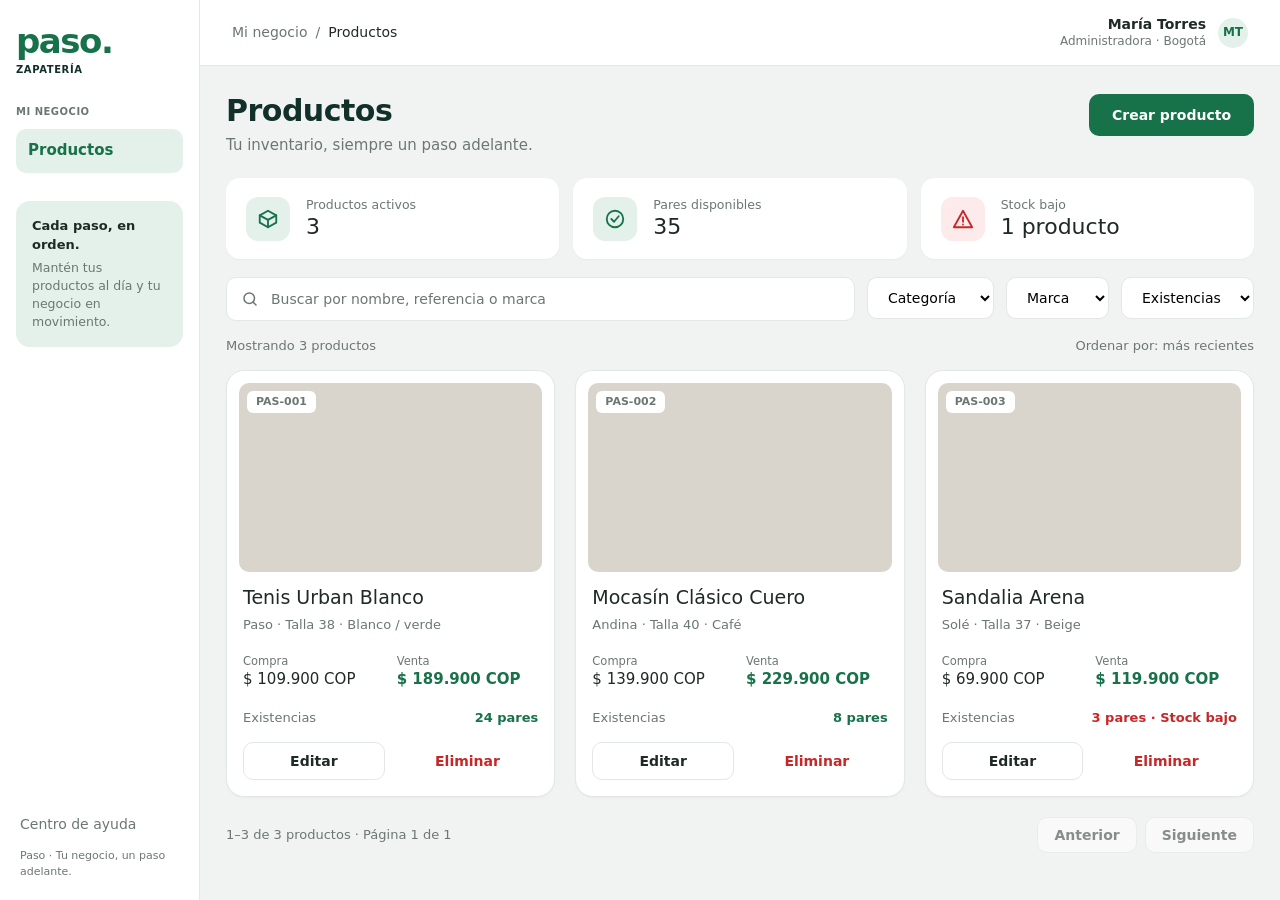
==== commit fc38d790: "correcciones" ====
--- a/frontend/index.html
+++ b/frontend/index.html
@@ -10,54 +10,12 @@
 
 <body>
     <div class="app">
-        <aside class="sidebar" id="sidebar">
+        <!-- Lo llena views/componentes/sidebar.js -->
+        <aside class="sidebar" id="sidebar"></aside>
 
-            <div class="sidebar_top">
-                <a href="index.html" class="marca">
-                    <span class="nombre_marca">paso.</span>
-                    <br>
-                    <span class="tag_marca">Zapatería</span>
-                </a>
-            </div>
-
-            <p class="sidebar_label">Mi negocio</p>
-
-            <nav>
-                <ul class="nav">
-                    <li><a class="nav_link is-active" href="index.html">Productos</a></li>
-                </ul>
-            </nav>
-
-            <div class="tip">
-                <p class="tip_titulo">Cada paso, en orden.</p>
-                <p class="tip_texto">Mantén tus productos al día y tu negocio en movimiento.</p>
-            </div>
-
-            <div class="sidebar_bottom">
-                <a href="#" class="help_link">Centro de ayuda</a>
-                <p class="sidebar_foot">Paso · Tu negocio, un paso adelante.</p>
-            </div>
-        </aside>
-
-        <!-- Contenido principal -->
         <div class="main">
-            <header class="topbar">
-                <nav class="breadcrumb">
-                    <a href="#">Mi negocio</a>
-                    <span>/</span>
-                    <span aria-current="page">Productos</span>
-                </nav>
-
-                <div class="topbar_right">
-                    <div class="user">
-                        <div class="user_info">
-                            <strong>María Torres</strong>
-                            <span>Administradora · Bogotá</span>
-                        </div>
-                        <span class="avatar">MT</span>
-                    </div>
-                </div>
-            </header>
+            <!-- Lo llena views/componentes/topbar.js -->
+            <header class="topbar" id="topbar"></header>
 
             <main class="content" id="contenido">
                 <div class="page_head">
@@ -139,7 +97,7 @@
                     <p class="info_listado_orden">Ordenar por: más recientes</p>
                 </div>
 
-                <!-- Listado (lo llena js/index.js) -->
+                <!-- Listado (lo llena views/listadoView.js) -->
                 <section class="grid" id="listado"></section>
                 <p class="empty" id="vacio" hidden>No hay productos que coincidan con tu búsqueda.</p>
 
@@ -168,7 +126,12 @@
         </div>
     </div>
 
-    <script src="js/datos.js"></script>
+    <script src="js/utils.js"></script>
+    <script src="models/producto.js"></script>
+    <script src="views/componentes/sidebar.js"></script>
+    <script src="views/componentes/topbar.js"></script>
+    <script src="views/listadoView.js"></script>
+    <script src="controllers/productoController.js"></script>
     <script src="js/index.js"></script>
 </body>
 
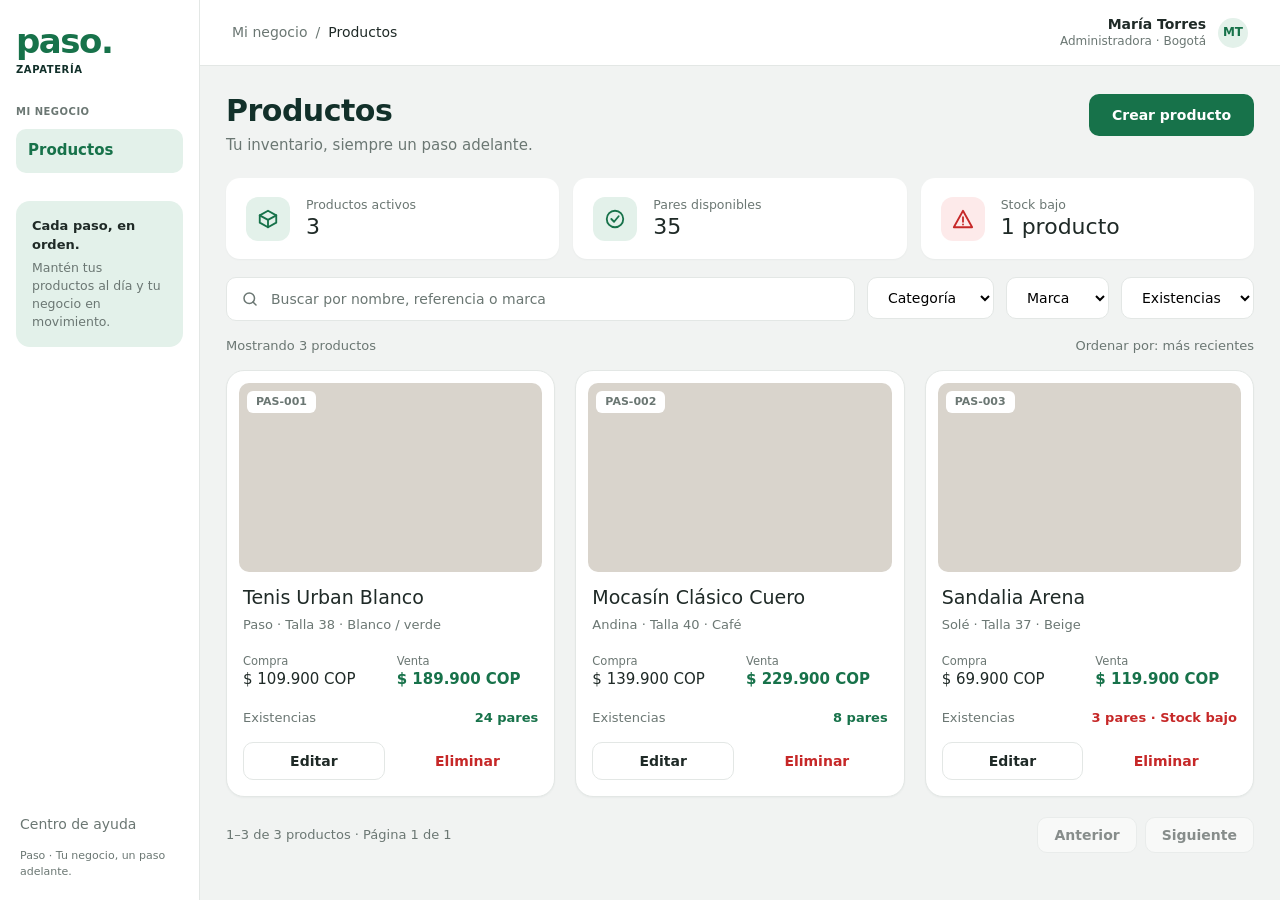
==== commit 50bbf18a: "corre" ====
(no text change in the page or its own stylesheets)
